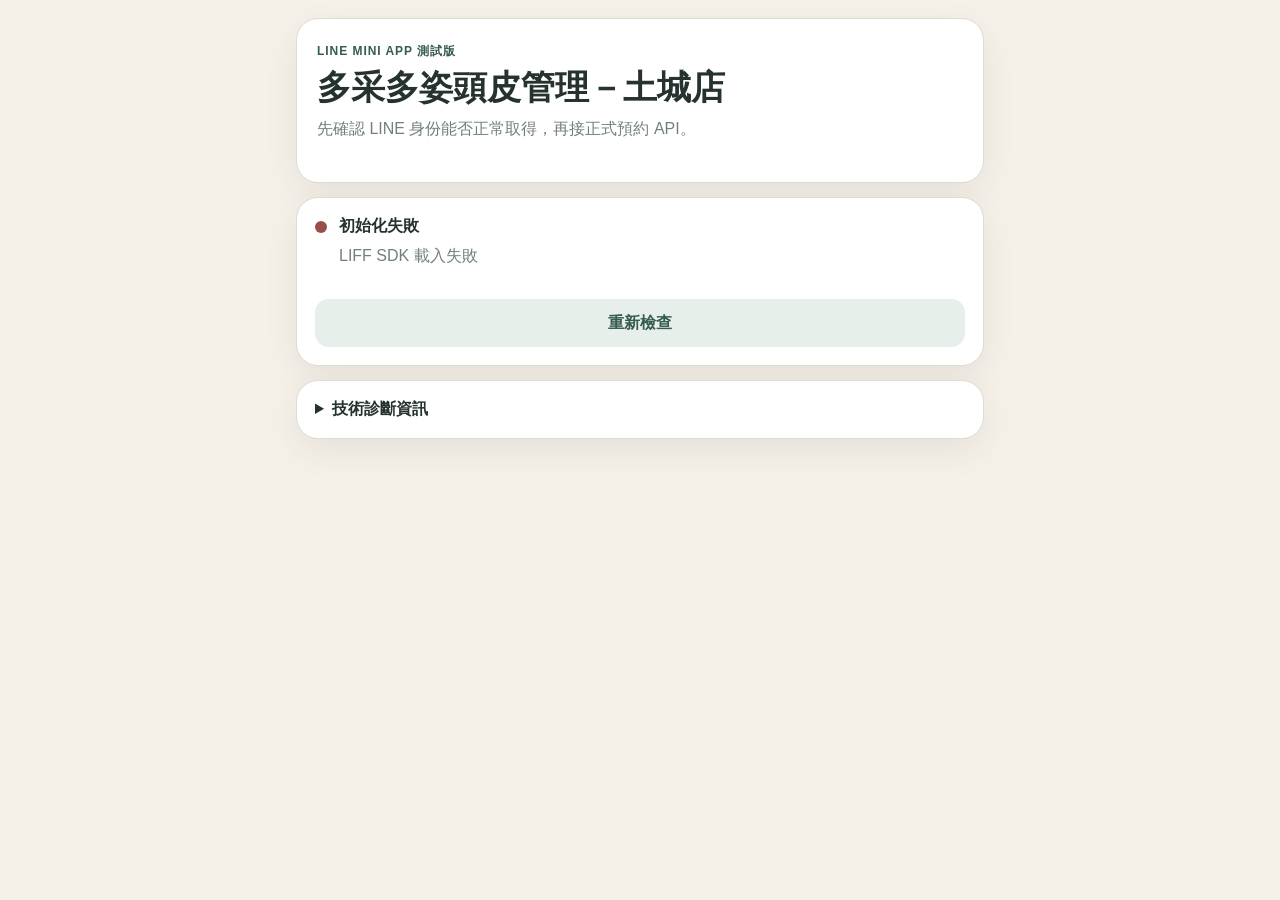
==== index.html @ ab8edd0b "Add files via upload" ====
<!doctype html>
<html lang="zh-Hant">
<head>
  <meta charset="utf-8">
  <meta name="viewport" content="width=device-width, initial-scale=1, viewport-fit=cover">
  <meta name="theme-color" content="#f5f1e9">
  <title>多采多姿頭皮管理－土城店</title>
  <link rel="stylesheet" href="./style.css">
</head>
<body>
  <main class="page-shell">
    <header class="brand-card">
      <p class="eyebrow">LINE MINI APP 測試版</p>
      <h1 id="appName">多采多姿頭皮管理－土城店</h1>
      <p class="subtext">先確認 LINE 身份能否正常取得，再接正式預約 API。</p>
    </header>

    <section class="status-card" aria-live="polite">
      <div class="status-row">
        <span class="status-dot" id="statusDot"></span>
        <div>
          <p class="status-title" id="statusTitle">正在初始化 LINE MINI App…</p>
          <p class="status-text" id="statusText">請稍候</p>
        </div>
      </div>
      <button id="loginButton" class="primary-button hidden" type="button">使用 LINE 登入</button>
      <button id="retryButton" class="secondary-button hidden" type="button">重新檢查</button>
    </section>

    <section id="identityCard" class="identity-card hidden">
      <p class="eyebrow">身份確認成功</p>
      <h2 id="welcomeText">您好</h2>
      <div class="identity-grid">
        <div class="kv"><span>LIFF Client</span><strong id="inClientValue">-</strong></div>
        <div class="kv"><span>登入狀態</span><strong id="loggedInValue">-</strong></div>
        <div class="kv"><span>ID Token</span><strong id="tokenValue">-</strong></div>
        <div class="kv"><span>LINE User ID</span><strong id="userIdValue" class="mono">-</strong></div>
      </div>
      <div class="actions">
        <button class="primary-button" id="bookingDemoButton" type="button">進入預約測試畫面</button>
      </div>
    </section>

    <section id="bookingDemo" class="booking-card hidden">
      <div class="section-heading">
        <div>
          <p class="eyebrow">前端樣式預覽</p>
          <h2>我要預約</h2>
        </div>
        <span class="pill">老師由系統安排</span>
      </div>

      <div class="field-block">
        <label for="dateInput">選擇日期</label>
        <input id="dateInput" type="date">
      </div>

      <div class="field-block">
        <span class="label-like">選擇課程</span>
        <div class="course-list" id="courseList">
          <button type="button" class="course-option" data-course="頭皮洗淨" data-duration="45">
            <span><strong>頭皮洗淨</strong><small>頭皮管理</small></span><em>45 分鐘</em>
          </button>
          <button type="button" class="course-option" data-course="頭皮深呼吸" data-duration="75">
            <span><strong>頭皮深呼吸</strong><small>頭皮管理</small></span><em>75 分鐘</em>
          </button>
          <button type="button" class="course-option" data-course="肩頸放鬆" data-duration="30">
            <span><strong>肩頸放鬆</strong><small>舒壓</small></span><em>30 分鐘</em>
          </button>
        </div>
      </div>

      <div class="field-block">
        <span class="label-like">可預約時間（展示）</span>
        <div class="slot-grid" id="slotGrid">
          <button type="button" class="slot">10:00</button>
          <button type="button" class="slot">10:30</button>
          <button type="button" class="slot">13:00</button>
          <button type="button" class="slot">14:30</button>
          <button type="button" class="slot">16:00</button>
          <button type="button" class="slot">18:00</button>
        </div>
      </div>

      <div class="notice">此版本不會真的建立預約；目前只用來確認 GitHub Pages + LIFF 身份是否正常。</div>
    </section>

    <details class="debug-card">
      <summary>技術診斷資訊</summary>
      <pre id="debugOutput">尚未初始化</pre>
    </details>
  </main>

  <script src="https://static.line-scdn.net/liff/edge/2/sdk.js"></script>
  <script src="./config.js"></script>
  <script src="./app.js"></script>
</body>
</html>
---- style.css ----
:root {
  --bg: #f5f1e9;
  --card: #ffffff;
  --ink: #25322f;
  --muted: #72807b;
  --line: #dedbd3;
  --accent: #365b50;
  --accent-soft: #e7efeb;
  --danger: #9a4e49;
  --success: #3f6a58;
  --shadow: 0 12px 34px rgba(47, 54, 51, .08);
}

* { box-sizing: border-box; }
body {
  margin: 0;
  background: var(--bg);
  color: var(--ink);
  font-family: -apple-system, BlinkMacSystemFont, "Segoe UI", "PingFang TC", "Noto Sans TC", sans-serif;
}
button, input { font: inherit; }
button { cursor: pointer; }
.page-shell { width: min(720px, 100%); margin: 0 auto; padding: 18px 16px 40px; }
.brand-card, .status-card, .identity-card, .booking-card, .debug-card {
  background: var(--card); border: 1px solid var(--line); border-radius: 22px; box-shadow: var(--shadow); margin-bottom: 14px;
}
.brand-card { padding: 24px 20px; }
.eyebrow { margin: 0 0 8px; color: var(--accent); font-size: 12px; font-weight: 800; letter-spacing: .08em; text-transform: uppercase; }
h1, h2, p { margin-top: 0; }
h1 { margin-bottom: 8px; font-size: clamp(24px, 7vw, 34px); line-height: 1.15; }
h2 { margin-bottom: 8px; font-size: 22px; }
.subtext, .status-text { color: var(--muted); line-height: 1.7; }
.status-card, .identity-card, .booking-card, .debug-card { padding: 18px; }
.status-row { display: flex; gap: 12px; align-items: flex-start; }
.status-dot { width: 12px; height: 12px; border-radius: 999px; background: #b9b4aa; margin-top: 5px; flex: 0 0 auto; }
.status-dot.success { background: var(--success); }
.status-dot.error { background: var(--danger); }
.status-title { margin-bottom: 5px; font-weight: 800; }
.primary-button, .secondary-button {
  width: 100%; min-height: 48px; border-radius: 14px; margin-top: 14px; border: 0; font-weight: 800;
}
.primary-button { background: var(--accent); color: #fff; }
.secondary-button { background: var(--accent-soft); color: var(--accent); }
.hidden { display: none !important; }
.identity-grid { display: grid; grid-template-columns: 1fr 1fr; gap: 10px; margin-top: 14px; }
.kv { background: #faf9f6; border: 1px solid var(--line); border-radius: 14px; padding: 12px; min-width: 0; }
.kv span { display: block; color: var(--muted); font-size: 12px; margin-bottom: 5px; }
.kv strong { display: block; overflow-wrap: anywhere; }
.mono { font-family: ui-monospace, SFMono-Regular, Menlo, monospace; font-size: 12px; }
.section-heading { display: flex; gap: 12px; justify-content: space-between; align-items: flex-start; }
.pill { padding: 7px 10px; border-radius: 999px; background: var(--accent-soft); color: var(--accent); font-size: 12px; white-space: nowrap; }
.field-block { margin-top: 22px; }
.field-block label, .label-like { display: block; font-weight: 800; margin-bottom: 9px; }
input[type="date"] { width: 100%; min-height: 48px; padding: 0 12px; border: 1px solid var(--line); border-radius: 14px; color: var(--ink); background: white; font-size: 16px; }
.course-list { display: grid; gap: 10px; }
.course-option { display: flex; justify-content: space-between; gap: 12px; align-items: center; text-align: left; min-height: 70px; background: white; border: 1px solid var(--line); border-radius: 16px; padding: 14px; color: var(--ink); }
.course-option.selected { border-color: var(--accent); background: var(--accent-soft); }
.course-option span { min-width: 0; }
.course-option strong, .course-option small { display: block; }
.course-option small { color: var(--muted); margin-top: 4px; }
.course-option em { font-style: normal; color: var(--accent); font-weight: 800; white-space: nowrap; }
.slot-grid { display: grid; grid-template-columns: repeat(3, 1fr); gap: 9px; }
.slot { min-height: 44px; background: white; color: var(--ink); border: 1px solid var(--line); border-radius: 12px; font-weight: 700; }
.slot.selected { background: var(--accent); color: white; border-color: var(--accent); }
.notice { margin-top: 20px; border-radius: 14px; padding: 12px; background: #f7f4ec; color: var(--muted); font-size: 13px; line-height: 1.6; }
.debug-card summary { font-weight: 800; cursor: pointer; }
.debug-card pre { white-space: pre-wrap; overflow-wrap: anywhere; font-size: 12px; line-height: 1.55; background: #f7f7f5; padding: 12px; border-radius: 12px; }
@media (max-width: 480px) {
  .identity-grid { grid-template-columns: 1fr; }
  .slot-grid { grid-template-columns: repeat(2, 1fr); }
  .section-heading { flex-direction: column; }
}
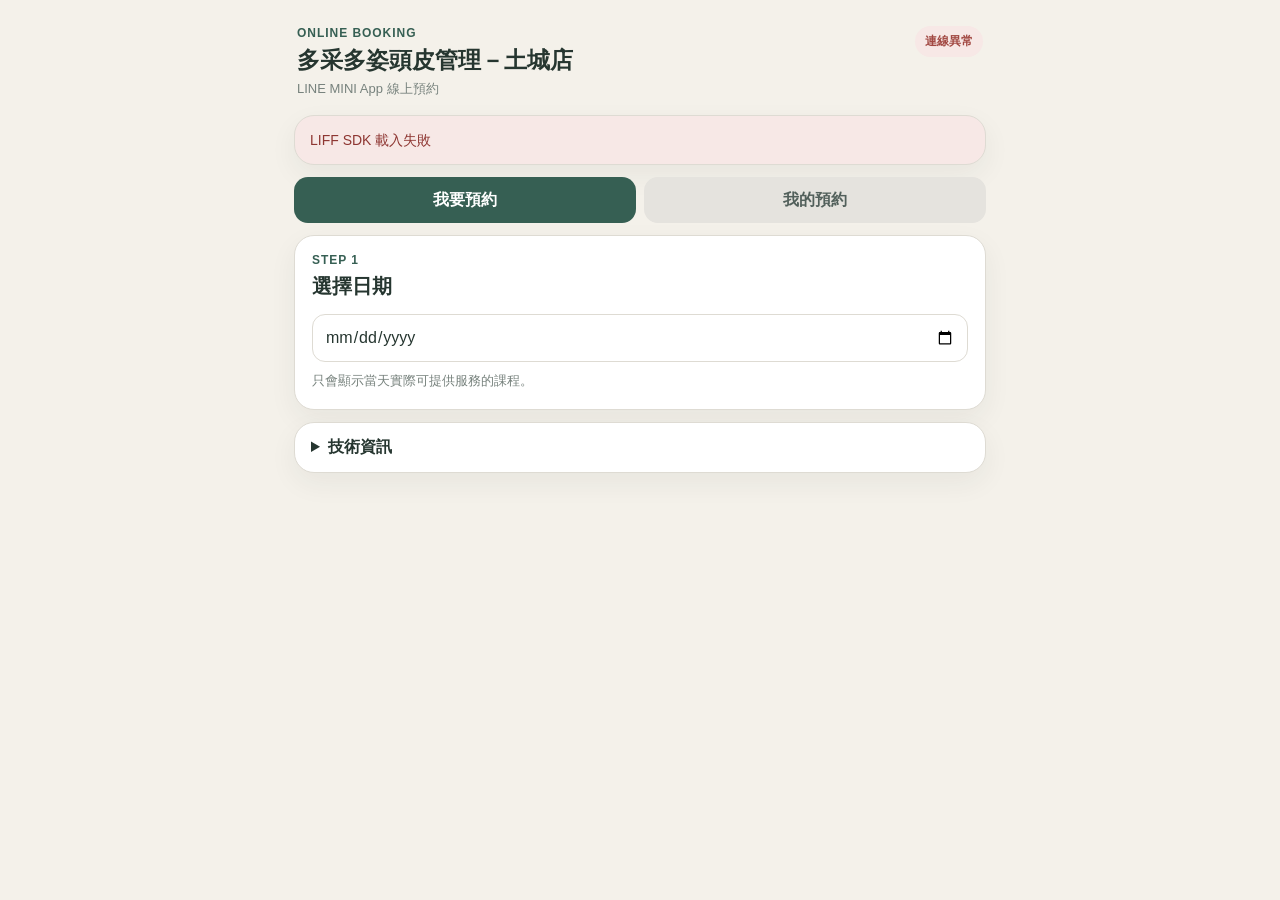
==== commit a4ec7276: "Add files via upload" ====
--- a/index.html
+++ b/index.html
@@ -2,91 +2,93 @@
 <html lang="zh-Hant">
 <head>
   <meta charset="utf-8">
-  <meta name="viewport" content="width=device-width, initial-scale=1, viewport-fit=cover">
-  <meta name="theme-color" content="#f5f1e9">
-  <title>多采多姿頭皮管理－土城店</title>
+  <meta name="viewport" content="width=device-width,initial-scale=1,viewport-fit=cover">
+  <meta name="theme-color" content="#f4f1ea">
+  <title>多采多姿頭皮管理｜線上預約</title>
   <link rel="stylesheet" href="./style.css">
 </head>
 <body>
-  <main class="page-shell">
-    <header class="brand-card">
-      <p class="eyebrow">LINE MINI APP 測試版</p>
-      <h1 id="appName">多采多姿頭皮管理－土城店</h1>
-      <p class="subtext">先確認 LINE 身份能否正常取得，再接正式預約 API。</p>
+  <main class="app-shell">
+    <header class="brand">
+      <div>
+        <p class="eyebrow">ONLINE BOOKING</p>
+        <h1 id="appName">多采多姿頭皮管理－土城店</h1>
+        <p class="muted">LINE MINI App 線上預約</p>
+      </div>
+      <div id="identityBadge" class="identity-badge">連線中</div>
     </header>
 
-    <section class="status-card" aria-live="polite">
-      <div class="status-row">
-        <span class="status-dot" id="statusDot"></span>
-        <div>
-          <p class="status-title" id="statusTitle">正在初始化 LINE MINI App…</p>
-          <p class="status-text" id="statusText">請稍候</p>
-        </div>
-      </div>
-      <button id="loginButton" class="primary-button hidden" type="button">使用 LINE 登入</button>
-      <button id="retryButton" class="secondary-button hidden" type="button">重新檢查</button>
-    </section>
+    <div id="globalMsg" class="notice hidden" aria-live="polite"></div>
 
-    <section id="identityCard" class="identity-card hidden">
-      <p class="eyebrow">身份確認成功</p>
-      <h2 id="welcomeText">您好</h2>
-      <div class="identity-grid">
-        <div class="kv"><span>LIFF Client</span><strong id="inClientValue">-</strong></div>
-        <div class="kv"><span>登入狀態</span><strong id="loggedInValue">-</strong></div>
-        <div class="kv"><span>ID Token</span><strong id="tokenValue">-</strong></div>
-        <div class="kv"><span>LINE User ID</span><strong id="userIdValue" class="mono">-</strong></div>
-      </div>
-      <div class="actions">
-        <button class="primary-button" id="bookingDemoButton" type="button">進入預約測試畫面</button>
+    <section id="profileCard" class="profile-card hidden">
+      <div class="avatar" id="avatar">客</div>
+      <div class="profile-copy">
+        <strong id="hello">您好</strong>
+        <span id="bindingText">正在讀取會員資料</span>
       </div>
     </section>
 
-    <section id="bookingDemo" class="booking-card hidden">
-      <div class="section-heading">
-        <div>
-          <p class="eyebrow">前端樣式預覽</p>
-          <h2>我要預約</h2>
+    <nav class="tabs" aria-label="預約功能">
+      <button id="tabBook" class="tab active" type="button">我要預約</button>
+      <button id="tabMine" class="tab" type="button">我的預約</button>
+    </nav>
+
+    <section id="bookPage">
+      <section class="card">
+        <div class="step">STEP 1</div>
+        <h2>選擇日期</h2>
+        <input id="dateInput" type="date">
+        <p class="hint">只會顯示當天實際可提供服務的課程。</p>
+      </section>
+
+      <section id="courseCard" class="card hidden">
+        <div class="step">STEP 2</div>
+        <h2>選擇課程</h2>
+        <div id="courseList" class="course-list"></div>
+      </section>
+
+      <section id="slotCard" class="card hidden">
+        <div class="step">STEP 3</div>
+        <h2>選擇時間</h2>
+        <div id="slotList" class="slot-grid"></div>
+        <p class="hint">老師由系統依能力、排班與時段自動安排。</p>
+      </section>
+
+      <section id="contactCard" class="card hidden">
+        <div class="step">STEP 4</div>
+        <h2>預約資料</h2>
+        <label for="nameInput">姓名</label>
+        <input id="nameInput" type="text" autocomplete="name" placeholder="請輸入姓名">
+        <label for="phoneInput">手機</label>
+        <input id="phoneInput" type="tel" inputmode="numeric" autocomplete="tel" placeholder="09xxxxxxxx">
+        <label for="noteInput">備註 <span class="muted">（選填）</span></label>
+        <textarea id="noteInput" placeholder="例如：第一次來店、需特別留意事項"></textarea>
+        <button id="saveProfileBtn" class="secondary-btn" type="button">儲存會員資料</button>
+      </section>
+
+      <section id="confirmCard" class="card hidden">
+        <div class="step">STEP 5</div>
+        <h2>確認預約</h2>
+        <div id="bookingSummary" class="summary"></div>
+        <button id="bookBtn" class="primary-btn" type="button">確認送出預約</button>
+      </section>
+    </section>
+
+    <section id="minePage" class="hidden">
+      <section class="card">
+        <div class="section-head">
+          <div>
+            <p class="step">BOOKINGS</p>
+            <h2>我的預約</h2>
+          </div>
+          <button id="refreshMineBtn" class="mini-btn" type="button">重新整理</button>
         </div>
-        <span class="pill">老師由系統安排</span>
-      </div>
-
-      <div class="field-block">
-        <label for="dateInput">選擇日期</label>
-        <input id="dateInput" type="date">
-      </div>
-
-      <div class="field-block">
-        <span class="label-like">選擇課程</span>
-        <div class="course-list" id="courseList">
-          <button type="button" class="course-option" data-course="頭皮洗淨" data-duration="45">
-            <span><strong>頭皮洗淨</strong><small>頭皮管理</small></span><em>45 分鐘</em>
-          </button>
-          <button type="button" class="course-option" data-course="頭皮深呼吸" data-duration="75">
-            <span><strong>頭皮深呼吸</strong><small>頭皮管理</small></span><em>75 分鐘</em>
-          </button>
-          <button type="button" class="course-option" data-course="肩頸放鬆" data-duration="30">
-            <span><strong>肩頸放鬆</strong><small>舒壓</small></span><em>30 分鐘</em>
-          </button>
-        </div>
-      </div>
-
-      <div class="field-block">
-        <span class="label-like">可預約時間（展示）</span>
-        <div class="slot-grid" id="slotGrid">
-          <button type="button" class="slot">10:00</button>
-          <button type="button" class="slot">10:30</button>
-          <button type="button" class="slot">13:00</button>
-          <button type="button" class="slot">14:30</button>
-          <button type="button" class="slot">16:00</button>
-          <button type="button" class="slot">18:00</button>
-        </div>
-      </div>
-
-      <div class="notice">此版本不會真的建立預約；目前只用來確認 GitHub Pages + LIFF 身份是否正常。</div>
+        <div id="mineList" class="loading">載入中…</div>
+      </section>
     </section>
 
     <details class="debug-card">
-      <summary>技術診斷資訊</summary>
+      <summary>技術資訊</summary>
       <pre id="debugOutput">尚未初始化</pre>
     </details>
   </main>
--- a/style.css
+++ b/style.css
@@ -1,72 +1,5 @@
-:root {
-  --bg: #f5f1e9;
-  --card: #ffffff;
-  --ink: #25322f;
-  --muted: #72807b;
-  --line: #dedbd3;
-  --accent: #365b50;
-  --accent-soft: #e7efeb;
-  --danger: #9a4e49;
-  --success: #3f6a58;
-  --shadow: 0 12px 34px rgba(47, 54, 51, .08);
-}
-
-* { box-sizing: border-box; }
-body {
-  margin: 0;
-  background: var(--bg);
-  color: var(--ink);
-  font-family: -apple-system, BlinkMacSystemFont, "Segoe UI", "PingFang TC", "Noto Sans TC", sans-serif;
-}
-button, input { font: inherit; }
-button { cursor: pointer; }
-.page-shell { width: min(720px, 100%); margin: 0 auto; padding: 18px 16px 40px; }
-.brand-card, .status-card, .identity-card, .booking-card, .debug-card {
-  background: var(--card); border: 1px solid var(--line); border-radius: 22px; box-shadow: var(--shadow); margin-bottom: 14px;
-}
-.brand-card { padding: 24px 20px; }
-.eyebrow { margin: 0 0 8px; color: var(--accent); font-size: 12px; font-weight: 800; letter-spacing: .08em; text-transform: uppercase; }
-h1, h2, p { margin-top: 0; }
-h1 { margin-bottom: 8px; font-size: clamp(24px, 7vw, 34px); line-height: 1.15; }
-h2 { margin-bottom: 8px; font-size: 22px; }
-.subtext, .status-text { color: var(--muted); line-height: 1.7; }
-.status-card, .identity-card, .booking-card, .debug-card { padding: 18px; }
-.status-row { display: flex; gap: 12px; align-items: flex-start; }
-.status-dot { width: 12px; height: 12px; border-radius: 999px; background: #b9b4aa; margin-top: 5px; flex: 0 0 auto; }
-.status-dot.success { background: var(--success); }
-.status-dot.error { background: var(--danger); }
-.status-title { margin-bottom: 5px; font-weight: 800; }
-.primary-button, .secondary-button {
-  width: 100%; min-height: 48px; border-radius: 14px; margin-top: 14px; border: 0; font-weight: 800;
-}
-.primary-button { background: var(--accent); color: #fff; }
-.secondary-button { background: var(--accent-soft); color: var(--accent); }
-.hidden { display: none !important; }
-.identity-grid { display: grid; grid-template-columns: 1fr 1fr; gap: 10px; margin-top: 14px; }
-.kv { background: #faf9f6; border: 1px solid var(--line); border-radius: 14px; padding: 12px; min-width: 0; }
-.kv span { display: block; color: var(--muted); font-size: 12px; margin-bottom: 5px; }
-.kv strong { display: block; overflow-wrap: anywhere; }
-.mono { font-family: ui-monospace, SFMono-Regular, Menlo, monospace; font-size: 12px; }
-.section-heading { display: flex; gap: 12px; justify-content: space-between; align-items: flex-start; }
-.pill { padding: 7px 10px; border-radius: 999px; background: var(--accent-soft); color: var(--accent); font-size: 12px; white-space: nowrap; }
-.field-block { margin-top: 22px; }
-.field-block label, .label-like { display: block; font-weight: 800; margin-bottom: 9px; }
-input[type="date"] { width: 100%; min-height: 48px; padding: 0 12px; border: 1px solid var(--line); border-radius: 14px; color: var(--ink); background: white; font-size: 16px; }
-.course-list { display: grid; gap: 10px; }
-.course-option { display: flex; justify-content: space-between; gap: 12px; align-items: center; text-align: left; min-height: 70px; background: white; border: 1px solid var(--line); border-radius: 16px; padding: 14px; color: var(--ink); }
-.course-option.selected { border-color: var(--accent); background: var(--accent-soft); }
-.course-option span { min-width: 0; }
-.course-option strong, .course-option small { display: block; }
-.course-option small { color: var(--muted); margin-top: 4px; }
-.course-option em { font-style: normal; color: var(--accent); font-weight: 800; white-space: nowrap; }
-.slot-grid { display: grid; grid-template-columns: repeat(3, 1fr); gap: 9px; }
-.slot { min-height: 44px; background: white; color: var(--ink); border: 1px solid var(--line); border-radius: 12px; font-weight: 700; }
-.slot.selected { background: var(--accent); color: white; border-color: var(--accent); }
-.notice { margin-top: 20px; border-radius: 14px; padding: 12px; background: #f7f4ec; color: var(--muted); font-size: 13px; line-height: 1.6; }
-.debug-card summary { font-weight: 800; cursor: pointer; }
-.debug-card pre { white-space: pre-wrap; overflow-wrap: anywhere; font-size: 12px; line-height: 1.55; background: #f7f7f5; padding: 12px; border-radius: 12px; }
-@media (max-width: 480px) {
-  .identity-grid { grid-template-columns: 1fr; }
-  .slot-grid { grid-template-columns: repeat(2, 1fr); }
-  .section-heading { flex-direction: column; }
-}
+:root{--bg:#f4f1ea;--card:#fff;--ink:#263630;--muted:#77827d;--brand:#365f53;--brand-soft:#e8efec;--line:#dedbd3;--danger:#a24943;--danger-soft:#f7e8e6;--ok:#37684f;--ok-soft:#e8f2ec;--shadow:0 10px 28px rgba(39,52,47,.06)}
+*{box-sizing:border-box}html{background:var(--bg)}body{margin:0;background:var(--bg);color:var(--ink);font-family:-apple-system,BlinkMacSystemFont,"Segoe UI","PingFang TC","Noto Sans TC",sans-serif}button,input,textarea{font:inherit}button{cursor:pointer}.hidden{display:none!important}.app-shell{width:min(720px,100%);margin:0 auto;padding:18px 14px 48px}.brand{display:flex;align-items:flex-start;justify-content:space-between;gap:14px;padding:8px 3px 17px}.brand h1{font-size:23px;line-height:1.25;margin:0 0 5px}.eyebrow,.step{margin:0 0 6px;color:var(--brand);font-size:12px;font-weight:850;letter-spacing:.08em}.muted,.hint{color:var(--muted)}.brand .muted{margin:0;font-size:13px}.identity-badge{flex:0 0 auto;border-radius:999px;padding:7px 10px;background:#e5e2dc;color:#69736f;font-size:12px;font-weight:800}.identity-badge.ok{background:var(--brand-soft);color:var(--brand)}.identity-badge.error{background:var(--danger-soft);color:var(--danger)}
+.notice,.profile-card,.card,.debug-card{background:var(--card);border:1px solid var(--line);border-radius:20px;box-shadow:var(--shadow)}.notice{padding:13px 15px;margin-bottom:12px;font-size:14px;line-height:1.6}.notice.error{background:var(--danger-soft);color:#8e3632}.notice.ok{background:var(--ok-soft);color:var(--ok)}.profile-card{display:flex;align-items:center;gap:11px;padding:13px 15px;margin-bottom:12px}.avatar{width:44px;height:44px;border-radius:50%;display:grid;place-items:center;background:var(--brand-soft);color:var(--brand);font-weight:900}.profile-copy strong,.profile-copy span{display:block}.profile-copy span{margin-top:3px;color:var(--muted);font-size:12px}.tabs{display:grid;grid-template-columns:1fr 1fr;gap:8px;margin-bottom:12px}.tab{border:0;border-radius:14px;min-height:46px;background:#e5e3de;color:#52605b;font-weight:800}.tab.active{background:var(--brand);color:white}.card{padding:17px;margin-bottom:12px}.card h2{font-size:20px;margin:0 0 14px}.hint{font-size:13px;line-height:1.6;margin:9px 0 0}label{display:block;font-size:13px;font-weight:800;margin:13px 0 7px}input,textarea{width:100%;border:1px solid var(--line);border-radius:13px;background:white;color:var(--ink);font-size:16px;padding:12px;outline:none}input{min-height:48px}textarea{min-height:82px;resize:vertical}input:focus,textarea:focus{border-color:var(--brand);box-shadow:0 0 0 3px rgba(54,95,83,.09)}
+.course-list{display:grid;gap:9px}.course-option{width:100%;display:flex;justify-content:space-between;gap:14px;align-items:center;text-align:left;border:1px solid var(--line);border-radius:15px;background:white;color:var(--ink);padding:14px}.course-option.selected{border:2px solid var(--brand);background:var(--brand-soft)}.course-name{display:block;font-weight:850}.course-meta{display:block;color:var(--muted);font-size:12px;margin-top:5px}.course-price{font-style:normal;color:var(--brand);font-weight:850;white-space:nowrap}.slot-grid{display:grid;grid-template-columns:repeat(4,1fr);gap:8px}.slot{min-height:44px;border:1px solid var(--line);border-radius:12px;background:white;color:var(--ink);font-weight:750}.slot.selected{border-color:var(--brand);background:var(--brand);color:white}.primary-btn,.secondary-btn{width:100%;min-height:50px;border:0;border-radius:14px;margin-top:14px;font-weight:850}.primary-btn{background:var(--brand);color:white}.secondary-btn{background:var(--brand-soft);color:var(--brand)}.primary-btn:disabled,.secondary-btn:disabled{opacity:.5;cursor:not-allowed}.summary{border-radius:14px;background:#f8f7f3;padding:14px;line-height:1.85;font-size:14px}.section-head{display:flex;align-items:flex-start;justify-content:space-between;gap:10px}.mini-btn{border:0;border-radius:10px;background:var(--brand-soft);color:var(--brand);padding:8px 10px;font-size:12px;font-weight:800}.booking-item{padding:14px 0;border-top:1px solid var(--line)}.booking-item:first-child{border-top:0;padding-top:0}.booking-top{display:flex;align-items:center;justify-content:space-between;gap:10px}.booking-date{font-weight:850}.status{display:inline-block;border-radius:999px;background:#edf1ef;padding:4px 8px;font-size:12px}.booking-course{margin-top:7px;color:var(--muted);font-size:14px}.cancel-btn{width:100%;min-height:42px;margin-top:10px;border:0;border-radius:12px;background:var(--danger-soft);color:var(--danger);font-weight:800}.loading,.empty{text-align:center;color:var(--muted);padding:24px 8px}.debug-card{padding:14px 16px;margin-top:12px}.debug-card summary{font-weight:800;cursor:pointer}.debug-card pre{white-space:pre-wrap;overflow-wrap:anywhere;font-size:11px;line-height:1.55;background:#f7f6f2;border-radius:12px;padding:12px}
+@media(max-width:480px){.slot-grid{grid-template-columns:repeat(3,1fr)}.brand{align-items:center}.identity-badge{font-size:11px}.course-option{align-items:flex-start}.course-price{font-size:13px}}
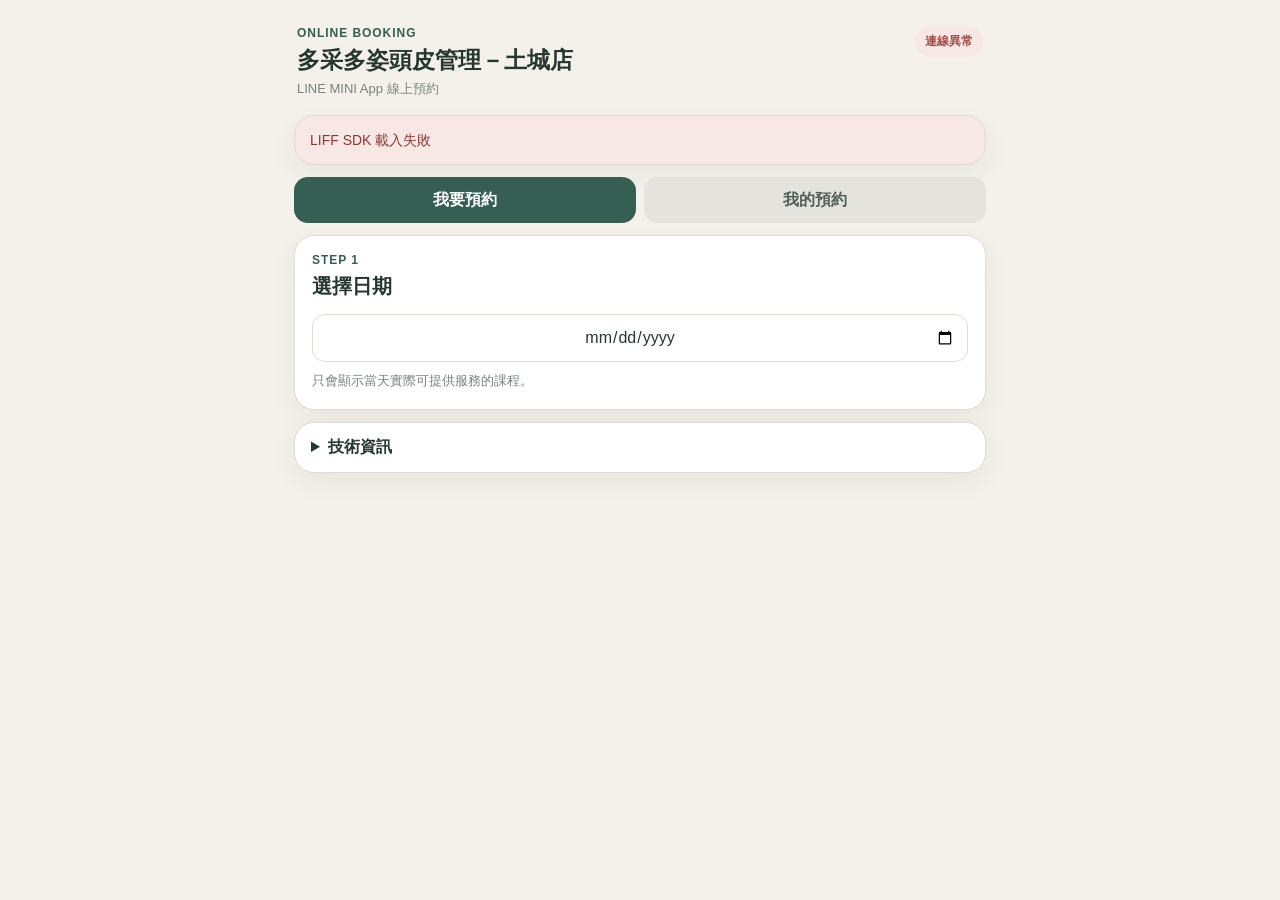
==== commit 2993ae29: "Add files via upload" ====
--- a/index.html
+++ b/index.html
@@ -5,7 +5,7 @@
   <meta name="viewport" content="width=device-width,initial-scale=1,viewport-fit=cover">
   <meta name="theme-color" content="#f4f1ea">
   <title>多采多姿頭皮管理｜線上預約</title>
-  <link rel="stylesheet" href="./style.css">
+  <link rel="stylesheet" href="./style.css?v=2.2">
 </head>
 <body>
   <main class="app-shell">
@@ -37,7 +37,7 @@
       <section class="card">
         <div class="step">STEP 1</div>
         <h2>選擇日期</h2>
-        <input id="dateInput" type="date">
+        <div class="date-control"><input id="dateInput" type="date"></div>
         <p class="hint">只會顯示當天實際可提供服務的課程。</p>
       </section>
 
@@ -63,7 +63,7 @@
         <input id="phoneInput" type="tel" inputmode="numeric" autocomplete="tel" placeholder="09xxxxxxxx">
         <label for="noteInput">備註 <span class="muted">（選填）</span></label>
         <textarea id="noteInput" placeholder="例如：第一次來店、需特別留意事項"></textarea>
-        <button id="saveProfileBtn" class="secondary-btn" type="button">儲存會員資料</button>
+        <p class="member-note">首次預約送出時會自動建立會員編號，之後預約、購課與消課都會沿用同一個會員資料。</p>
       </section>
 
       <section id="confirmCard" class="card hidden">
@@ -94,7 +94,7 @@
   </main>
 
   <script src="https://static.line-scdn.net/liff/edge/2/sdk.js"></script>
-  <script src="./config.js"></script>
-  <script src="./app.js"></script>
+  <script src="./config.js?v=2.2"></script>
+  <script src="./app.js?v=2.2"></script>
 </body>
 </html>
--- a/style.css
+++ b/style.css
@@ -1,5 +1,9 @@
 :root{--bg:#f4f1ea;--card:#fff;--ink:#263630;--muted:#77827d;--brand:#365f53;--brand-soft:#e8efec;--line:#dedbd3;--danger:#a24943;--danger-soft:#f7e8e6;--ok:#37684f;--ok-soft:#e8f2ec;--shadow:0 10px 28px rgba(39,52,47,.06)}
 *{box-sizing:border-box}html{background:var(--bg)}body{margin:0;background:var(--bg);color:var(--ink);font-family:-apple-system,BlinkMacSystemFont,"Segoe UI","PingFang TC","Noto Sans TC",sans-serif}button,input,textarea{font:inherit}button{cursor:pointer}.hidden{display:none!important}.app-shell{width:min(720px,100%);margin:0 auto;padding:18px 14px 48px}.brand{display:flex;align-items:flex-start;justify-content:space-between;gap:14px;padding:8px 3px 17px}.brand h1{font-size:23px;line-height:1.25;margin:0 0 5px}.eyebrow,.step{margin:0 0 6px;color:var(--brand);font-size:12px;font-weight:850;letter-spacing:.08em}.muted,.hint{color:var(--muted)}.brand .muted{margin:0;font-size:13px}.identity-badge{flex:0 0 auto;border-radius:999px;padding:7px 10px;background:#e5e2dc;color:#69736f;font-size:12px;font-weight:800}.identity-badge.ok{background:var(--brand-soft);color:var(--brand)}.identity-badge.error{background:var(--danger-soft);color:var(--danger)}
-.notice,.profile-card,.card,.debug-card{background:var(--card);border:1px solid var(--line);border-radius:20px;box-shadow:var(--shadow)}.notice{padding:13px 15px;margin-bottom:12px;font-size:14px;line-height:1.6}.notice.error{background:var(--danger-soft);color:#8e3632}.notice.ok{background:var(--ok-soft);color:var(--ok)}.profile-card{display:flex;align-items:center;gap:11px;padding:13px 15px;margin-bottom:12px}.avatar{width:44px;height:44px;border-radius:50%;display:grid;place-items:center;background:var(--brand-soft);color:var(--brand);font-weight:900}.profile-copy strong,.profile-copy span{display:block}.profile-copy span{margin-top:3px;color:var(--muted);font-size:12px}.tabs{display:grid;grid-template-columns:1fr 1fr;gap:8px;margin-bottom:12px}.tab{border:0;border-radius:14px;min-height:46px;background:#e5e3de;color:#52605b;font-weight:800}.tab.active{background:var(--brand);color:white}.card{padding:17px;margin-bottom:12px}.card h2{font-size:20px;margin:0 0 14px}.hint{font-size:13px;line-height:1.6;margin:9px 0 0}label{display:block;font-size:13px;font-weight:800;margin:13px 0 7px}input,textarea{width:100%;border:1px solid var(--line);border-radius:13px;background:white;color:var(--ink);font-size:16px;padding:12px;outline:none}input{min-height:48px}textarea{min-height:82px;resize:vertical}input:focus,textarea:focus{border-color:var(--brand);box-shadow:0 0 0 3px rgba(54,95,83,.09)}
+.notice,.profile-card,.card,.debug-card{background:var(--card);border:1px solid var(--line);border-radius:20px;box-shadow:var(--shadow)}.notice{padding:13px 15px;margin-bottom:12px;font-size:14px;line-height:1.6}.notice.error{background:var(--danger-soft);color:#8e3632}.notice.ok{background:var(--ok-soft);color:var(--ok)}.profile-card{display:flex;align-items:center;gap:11px;padding:13px 15px;margin-bottom:12px}.avatar{width:44px;height:44px;border-radius:50%;display:grid;place-items:center;background:var(--brand-soft);color:var(--brand);font-weight:900}.profile-copy strong,.profile-copy span{display:block}.profile-copy span{margin-top:3px;color:var(--muted);font-size:12px}.tabs{display:grid;grid-template-columns:1fr 1fr;gap:8px;margin-bottom:12px}.tab{border:0;border-radius:14px;min-height:46px;background:#e5e3de;color:#52605b;font-weight:800}.tab.active{background:var(--brand);color:white}.card{padding:17px;margin-bottom:12px;min-width:0;overflow:hidden}.card h2{font-size:20px;margin:0 0 14px}.hint{font-size:13px;line-height:1.6;margin:9px 0 0}label{display:block;font-size:13px;font-weight:800;margin:13px 0 7px}input,textarea{display:block;width:100%;min-width:0;max-width:100%;box-sizing:border-box;border:1px solid var(--line);border-radius:13px;background:white;color:var(--ink);font-size:16px;padding:12px;outline:none}input{min-height:48px}textarea{min-height:82px;resize:vertical}input:focus,textarea:focus{border-color:var(--brand);box-shadow:0 0 0 3px rgba(54,95,83,.09)}
 .course-list{display:grid;gap:9px}.course-option{width:100%;display:flex;justify-content:space-between;gap:14px;align-items:center;text-align:left;border:1px solid var(--line);border-radius:15px;background:white;color:var(--ink);padding:14px}.course-option.selected{border:2px solid var(--brand);background:var(--brand-soft)}.course-name{display:block;font-weight:850}.course-meta{display:block;color:var(--muted);font-size:12px;margin-top:5px}.course-price{font-style:normal;color:var(--brand);font-weight:850;white-space:nowrap}.slot-grid{display:grid;grid-template-columns:repeat(4,1fr);gap:8px}.slot{min-height:44px;border:1px solid var(--line);border-radius:12px;background:white;color:var(--ink);font-weight:750}.slot.selected{border-color:var(--brand);background:var(--brand);color:white}.primary-btn,.secondary-btn{width:100%;min-height:50px;border:0;border-radius:14px;margin-top:14px;font-weight:850}.primary-btn{background:var(--brand);color:white}.secondary-btn{background:var(--brand-soft);color:var(--brand)}.primary-btn:disabled,.secondary-btn:disabled{opacity:.5;cursor:not-allowed}.summary{border-radius:14px;background:#f8f7f3;padding:14px;line-height:1.85;font-size:14px}.section-head{display:flex;align-items:flex-start;justify-content:space-between;gap:10px}.mini-btn{border:0;border-radius:10px;background:var(--brand-soft);color:var(--brand);padding:8px 10px;font-size:12px;font-weight:800}.booking-item{padding:14px 0;border-top:1px solid var(--line)}.booking-item:first-child{border-top:0;padding-top:0}.booking-top{display:flex;align-items:center;justify-content:space-between;gap:10px}.booking-date{font-weight:850}.status{display:inline-block;border-radius:999px;background:#edf1ef;padding:4px 8px;font-size:12px}.booking-course{margin-top:7px;color:var(--muted);font-size:14px}.cancel-btn{width:100%;min-height:42px;margin-top:10px;border:0;border-radius:12px;background:var(--danger-soft);color:var(--danger);font-weight:800}.loading,.empty{text-align:center;color:var(--muted);padding:24px 8px}.debug-card{padding:14px 16px;margin-top:12px}.debug-card summary{font-weight:800;cursor:pointer}.debug-card pre{white-space:pre-wrap;overflow-wrap:anywhere;font-size:11px;line-height:1.55;background:#f7f6f2;border-radius:12px;padding:12px}
 @media(max-width:480px){.slot-grid{grid-template-columns:repeat(3,1fr)}.brand{align-items:center}.identity-badge{font-size:11px}.course-option{align-items:flex-start}.course-price{font-size:13px}}
+
+.date-control{width:100%;min-width:0;max-width:100%;overflow:hidden}
+#dateInput{display:block;width:100%;min-width:0;max-width:100%;margin:0;text-align:center;line-height:1.25}
+.member-note{margin:13px 0 0;padding:12px 13px;border-radius:13px;background:var(--brand-soft);color:var(--brand);font-size:12px;line-height:1.65}
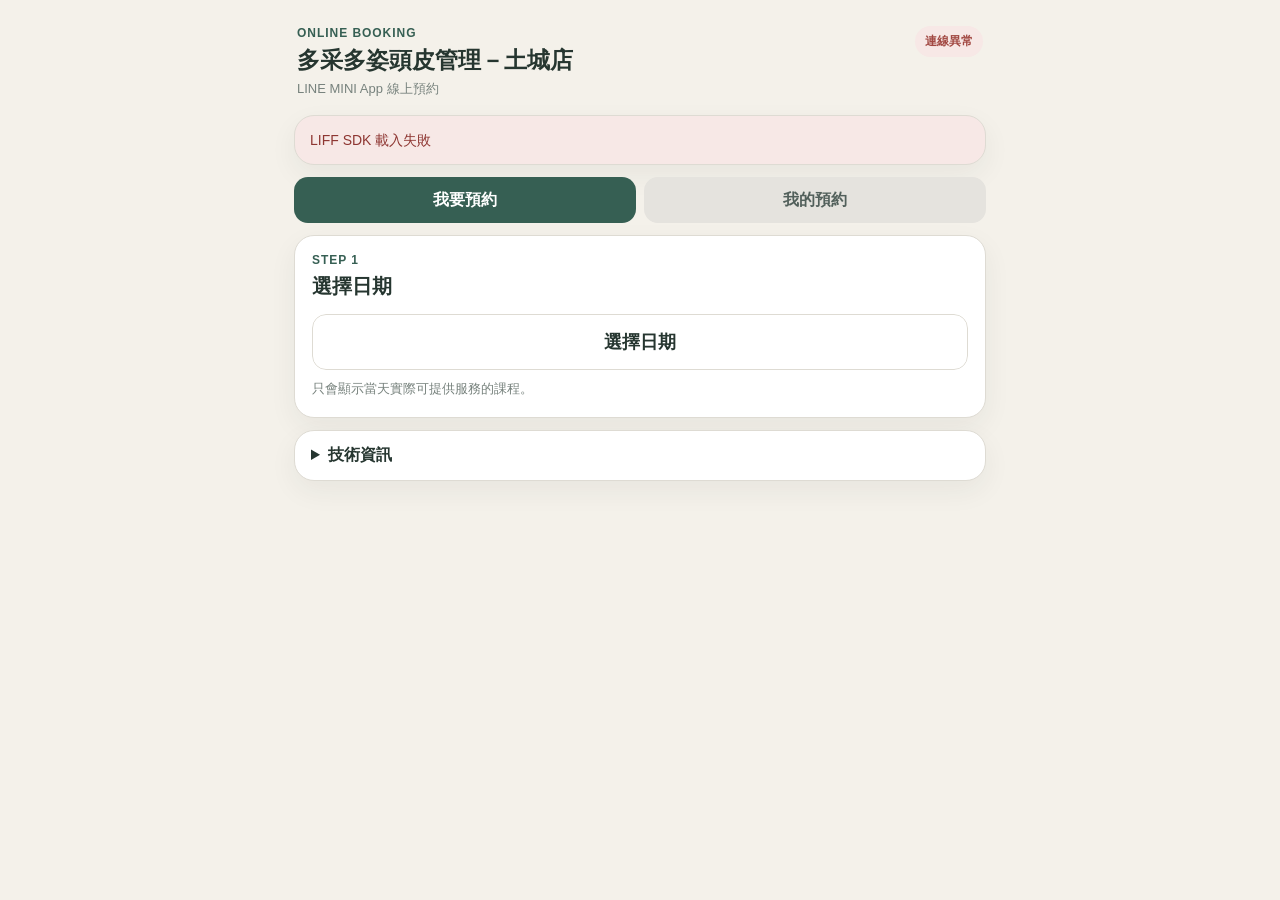
==== commit de9db0a9: "Add files via upload" ====
--- a/index.html
+++ b/index.html
@@ -5,7 +5,7 @@
   <meta name="viewport" content="width=device-width,initial-scale=1,viewport-fit=cover">
   <meta name="theme-color" content="#f4f1ea">
   <title>多采多姿頭皮管理｜線上預約</title>
-  <link rel="stylesheet" href="./style.css?v=2.2">
+  <link rel="stylesheet" href="./style.css?v=2.3">
 </head>
 <body>
   <main class="app-shell">
@@ -37,7 +37,10 @@
       <section class="card">
         <div class="step">STEP 1</div>
         <h2>選擇日期</h2>
-        <div class="date-control"><input id="dateInput" type="date"></div>
+        <div class="date-control">
+          <div class="date-display" aria-hidden="true"><span id="dateDisplay">選擇日期</span></div>
+          <input id="dateInput" type="date" aria-label="選擇預約日期">
+        </div>
         <p class="hint">只會顯示當天實際可提供服務的課程。</p>
       </section>
 
@@ -94,7 +97,7 @@
   </main>
 
   <script src="https://static.line-scdn.net/liff/edge/2/sdk.js"></script>
-  <script src="./config.js?v=2.2"></script>
-  <script src="./app.js?v=2.2"></script>
+  <script src="./config.js?v=2.3"></script>
+  <script src="./app.js?v=2.3"></script>
 </body>
 </html>
--- a/style.css
+++ b/style.css
@@ -4,6 +4,16 @@
 .course-list{display:grid;gap:9px}.course-option{width:100%;display:flex;justify-content:space-between;gap:14px;align-items:center;text-align:left;border:1px solid var(--line);border-radius:15px;background:white;color:var(--ink);padding:14px}.course-option.selected{border:2px solid var(--brand);background:var(--brand-soft)}.course-name{display:block;font-weight:850}.course-meta{display:block;color:var(--muted);font-size:12px;margin-top:5px}.course-price{font-style:normal;color:var(--brand);font-weight:850;white-space:nowrap}.slot-grid{display:grid;grid-template-columns:repeat(4,1fr);gap:8px}.slot{min-height:44px;border:1px solid var(--line);border-radius:12px;background:white;color:var(--ink);font-weight:750}.slot.selected{border-color:var(--brand);background:var(--brand);color:white}.primary-btn,.secondary-btn{width:100%;min-height:50px;border:0;border-radius:14px;margin-top:14px;font-weight:850}.primary-btn{background:var(--brand);color:white}.secondary-btn{background:var(--brand-soft);color:var(--brand)}.primary-btn:disabled,.secondary-btn:disabled{opacity:.5;cursor:not-allowed}.summary{border-radius:14px;background:#f8f7f3;padding:14px;line-height:1.85;font-size:14px}.section-head{display:flex;align-items:flex-start;justify-content:space-between;gap:10px}.mini-btn{border:0;border-radius:10px;background:var(--brand-soft);color:var(--brand);padding:8px 10px;font-size:12px;font-weight:800}.booking-item{padding:14px 0;border-top:1px solid var(--line)}.booking-item:first-child{border-top:0;padding-top:0}.booking-top{display:flex;align-items:center;justify-content:space-between;gap:10px}.booking-date{font-weight:850}.status{display:inline-block;border-radius:999px;background:#edf1ef;padding:4px 8px;font-size:12px}.booking-course{margin-top:7px;color:var(--muted);font-size:14px}.cancel-btn{width:100%;min-height:42px;margin-top:10px;border:0;border-radius:12px;background:var(--danger-soft);color:var(--danger);font-weight:800}.loading,.empty{text-align:center;color:var(--muted);padding:24px 8px}.debug-card{padding:14px 16px;margin-top:12px}.debug-card summary{font-weight:800;cursor:pointer}.debug-card pre{white-space:pre-wrap;overflow-wrap:anywhere;font-size:11px;line-height:1.55;background:#f7f6f2;border-radius:12px;padding:12px}
 @media(max-width:480px){.slot-grid{grid-template-columns:repeat(3,1fr)}.brand{align-items:center}.identity-badge{font-size:11px}.course-option{align-items:flex-start}.course-price{font-size:13px}}
 
-.date-control{width:100%;min-width:0;max-width:100%;overflow:hidden}
-#dateInput{display:block;width:100%;min-width:0;max-width:100%;margin:0;text-align:center;line-height:1.25}
 .member-note{margin:13px 0 0;padding:12px 13px;border-radius:13px;background:var(--brand-soft);color:var(--brand);font-size:12px;line-height:1.65}
+
+
+/* V2.3 iOS date picker alignment fix: the native input is transparent overlay, visual frame is ours. */
+.date-control{position:relative;width:100%;min-width:0;height:56px;margin:0;overflow:hidden;border-radius:14px}
+.date-display{position:absolute;inset:0;display:flex;align-items:center;justify-content:center;border:1px solid var(--line);border-radius:14px;background:#fff;color:var(--ink);font-size:18px;font-weight:700;line-height:1;pointer-events:none}
+#dateInput{position:absolute;inset:0;width:100%;height:100%;min-width:0;max-width:none;margin:0;padding:0;border:0;border-radius:14px;opacity:0;cursor:pointer;-webkit-appearance:none;appearance:none}
+#dateInput::-webkit-date-and-time-value{text-align:center}
+.date-control:focus-within .date-display{border-color:var(--brand);box-shadow:0 0 0 3px rgba(54,95,83,.09)}
+.tab:disabled,.mini-btn:disabled{opacity:.55;cursor:not-allowed}
+.loading-inline{display:inline-flex;align-items:center;gap:8px}
+.member-note{overflow-wrap:anywhere}
+@media(max-width:480px){.date-control{height:54px}.date-display{font-size:17px}}
